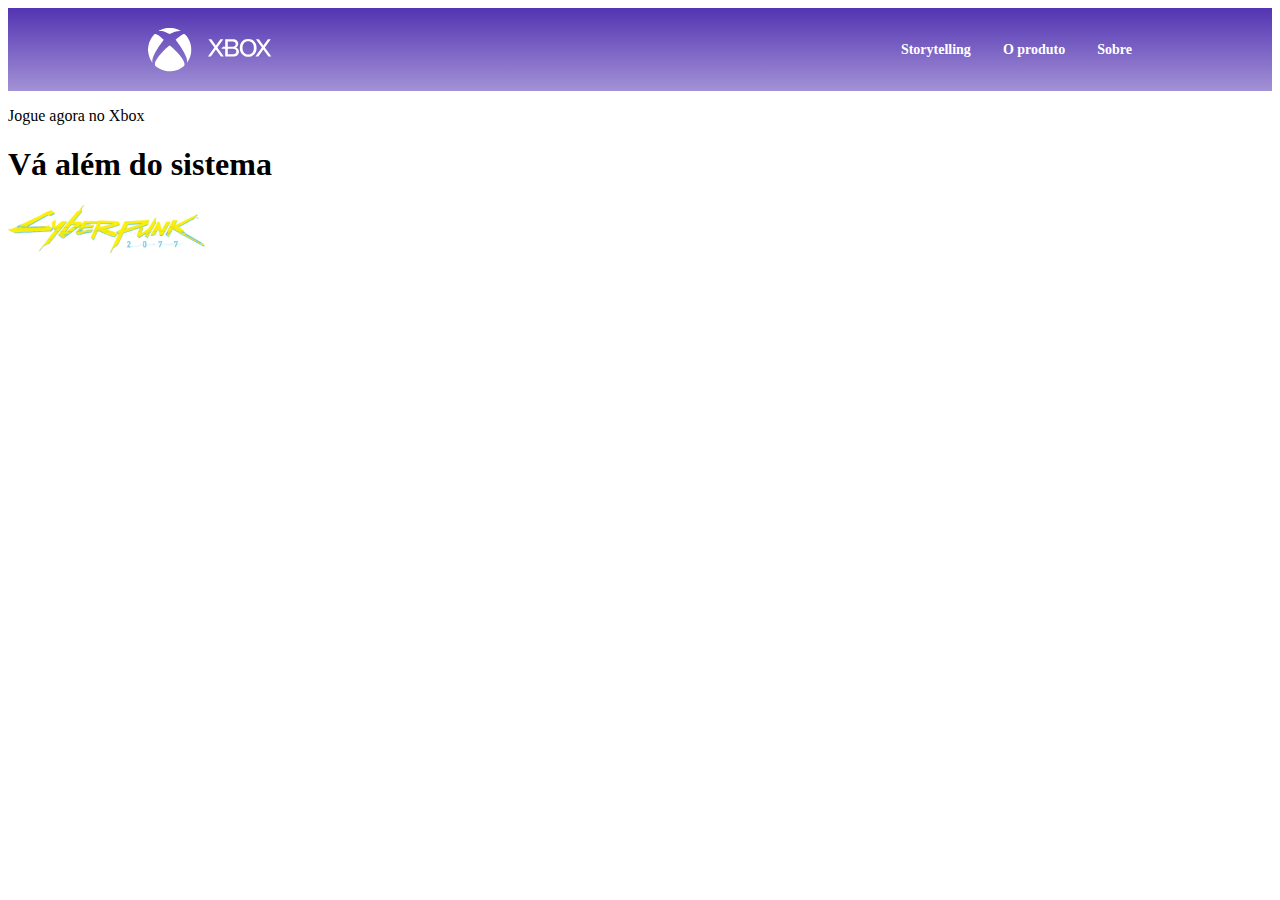
==== html/index.html @ a1e9be80 "Wip" ====
<!DOCTYPE html>
<html lang="pt-br">
<head>
    <meta charset="UTF-8">
    <meta http-equiv="X-UA-Compatible" content="IE=edge">
    <meta name="viewport" content="width=device-width, initial-scale=1.0">
    <title>Xbox</title>
    <link rel="stylesheet" href="/css/header.css">
</head>
<body>
    <header class="header-bg">
        <img src="/img/Xbox.svg" alt="">
        <ul class="header-menu">
            <li><a href="/">Storytelling</a></li>
            <li><a href="/">O produto</a></li>
            <li><a href="/">Sobre</a></li>
        </ul>
    </header>
    <main id="intro">
        <div class="introducao">
            <div class="introducao-bg">
                <p>Jogue agora no Xbox</p>
                <h1>Vá além do sistema</h1>
                <img src="/img/cyber.svg" alt="">
            </div>
        </div>
    </main>
</body>
</html>
---- css/header.css ----
.header-bg {
    background: linear-gradient(180deg, #5334B2 0%, rgba(34, 42, 62, 0) 215.97%);
    display: flex;
    height: 83px;
    max-width: 1440px;
    justify-content: space-between;
    align-items: center;
    padding-left: 140px;
    padding-right: 140px;
}

.header-menu {
    display: flex;
    flex-wrap: wrap;
    justify-content: center;
    list-style: none;
    gap: 32px;
}

.header-menu a {
    text-decoration: none;
    font-family: Montserrat;
    font-style: normal;
    font-weight: 600;
    font-size: 14px;
    line-height: 20px;
    color: white;
}
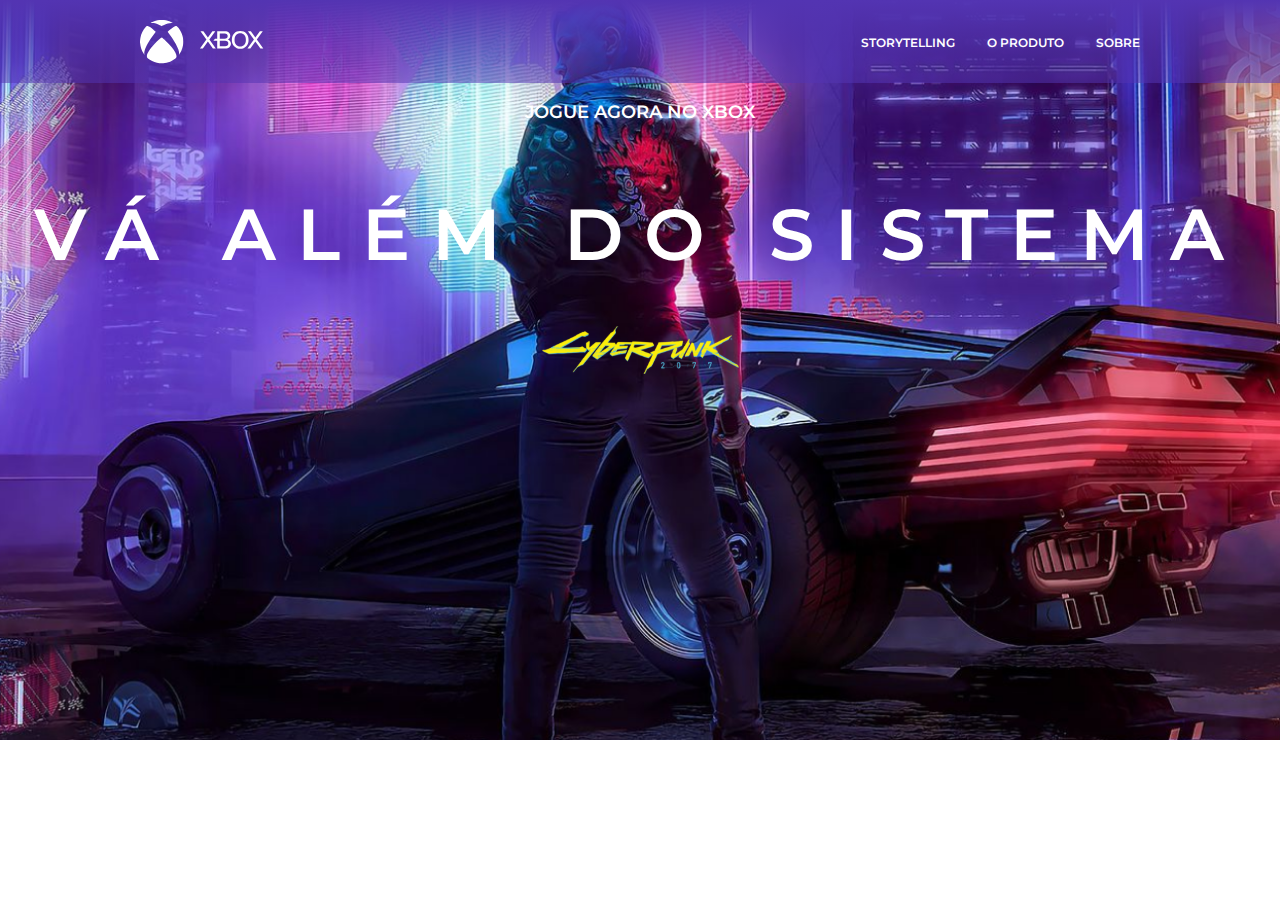
==== commit d5f8ea76: "wip" ====
--- a/html/index.html
+++ b/html/index.html
@@ -5,18 +5,18 @@
     <meta http-equiv="X-UA-Compatible" content="IE=edge">
     <meta name="viewport" content="width=device-width, initial-scale=1.0">
     <title>Xbox</title>
-    <link rel="stylesheet" href="/css/header.css">
+    <link rel="stylesheet" href="/css/index.css">
 </head>
 <body>
-    <header class="header-bg">
-        <img src="/img/Xbox.svg" alt="">
-        <ul class="header-menu">
-            <li><a href="/">Storytelling</a></li>
-            <li><a href="/">O produto</a></li>
-            <li><a href="/">Sobre</a></li>
-        </ul>
-    </header>
-    <main id="intro">
+    <section id="intro">
+        <header class="header-bg">
+            <img src="/img/Xbox.svg" alt="">
+            <ul class="header-menu">
+                <li><a href="/">Storytelling</a></li>
+                <li><a href="/">O produto</a></li>
+                <li><a href="/">Sobre</a></li>
+            </ul>
+        </header>
         <div class="introducao">
             <div class="introducao-bg">
                 <p>Jogue agora no Xbox</p>
@@ -24,6 +24,6 @@
                 <img src="/img/cyber.svg" alt="">
             </div>
         </div>
-    </main>
+    </section>
 </body>
 </html>--- a/css/index.css
+++ b/css/index.css
@@ -0,0 +1,9 @@
+@import url('https://fonts.googleapis.com/css2?family=Montserrat:wght@300;400;700&display=swap');
+@import './header.css';
+@import './introducao.css';
+
+html, body {
+    padding: 0px;
+    margin: 0;
+}
+
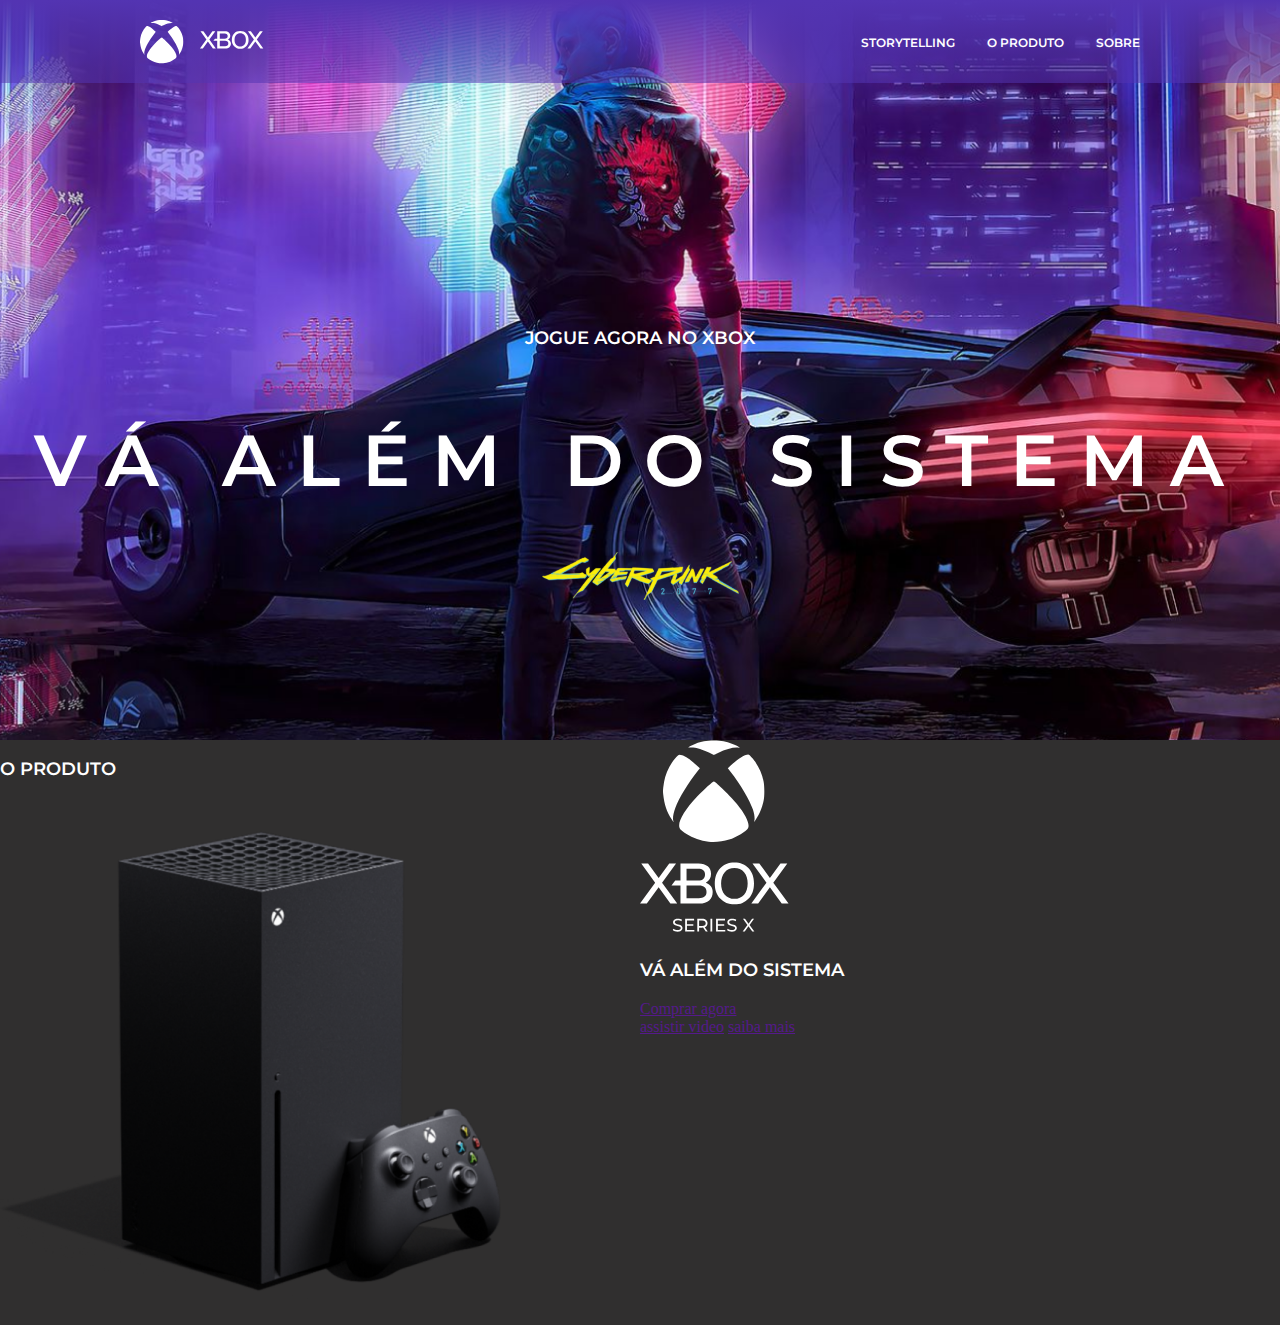
==== commit 4d5d0f20: "wip" ====
--- a/html/index.html
+++ b/html/index.html
@@ -25,5 +25,22 @@
             </div>
         </div>
     </section>
+    <section id="conteudo">
+        <div class="conteudo-bg">
+            <div class="produto">
+                <p>O produto</p>
+                <img src="/img/console.png" alt="">
+            </div>
+            <div class="produto">
+                <img src="/img/series.svg" alt="">
+                <p>Vá além do sistema</p>
+                <a href="">Comprar agora</a>
+                <div>
+                    <a href="">assistir video</a>
+                    <a href="">saiba mais</a>
+                </div>
+            </div>
+        </div>
+    </section>
 </body>
 </html>--- a/css/index.css
+++ b/css/index.css
@@ -1,9 +1,14 @@
 @import url('https://fonts.googleapis.com/css2?family=Montserrat:wght@300;400;700&display=swap');
 @import './header.css';
 @import './introducao.css';
+@import './conteudo.css';
 
 html, body {
     padding: 0px;
     margin: 0;
 }
 
+body {
+    background-color: #302f2f;
+}
+
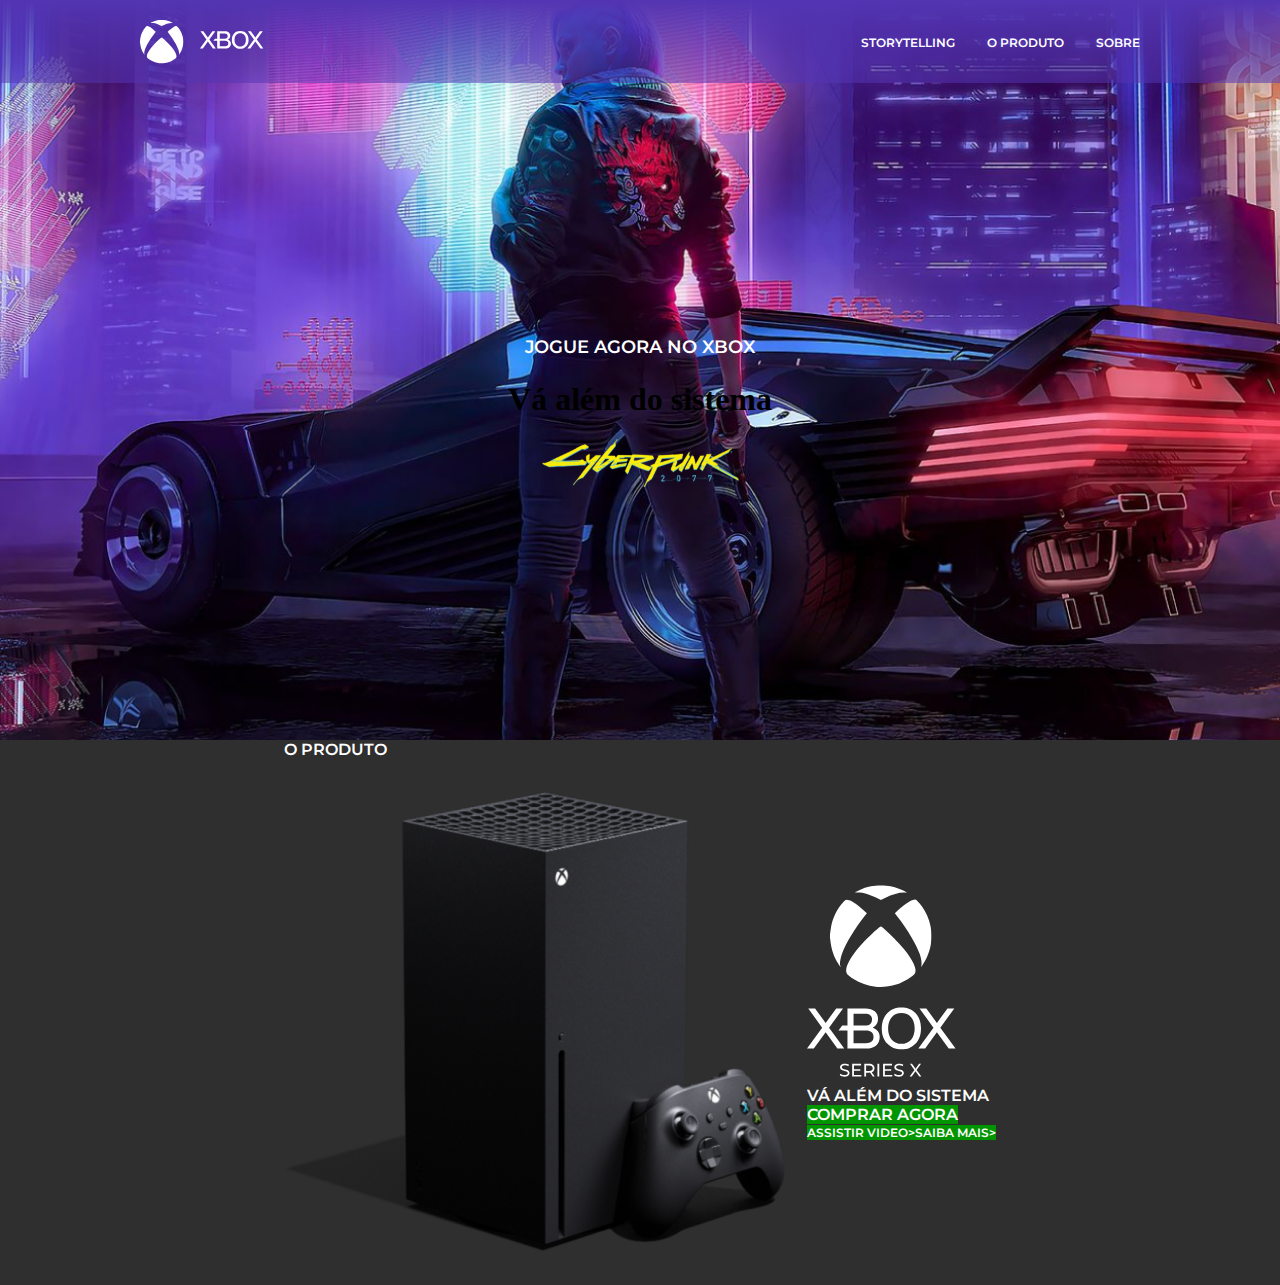
==== commit d1408f86: "wip" ====
--- a/html/index.html
+++ b/html/index.html
@@ -35,9 +35,9 @@
                 <img src="/img/series.svg" alt="">
                 <p>Vá além do sistema</p>
                 <a href="">Comprar agora</a>
-                <div>
-                    <a href="">assistir video</a>
-                    <a href="">saiba mais</a>
+                <div class="outros">
+                    <a href="">assistir video></a>
+                    <a href="">saiba mais></a>
                 </div>
             </div>
         </div>
